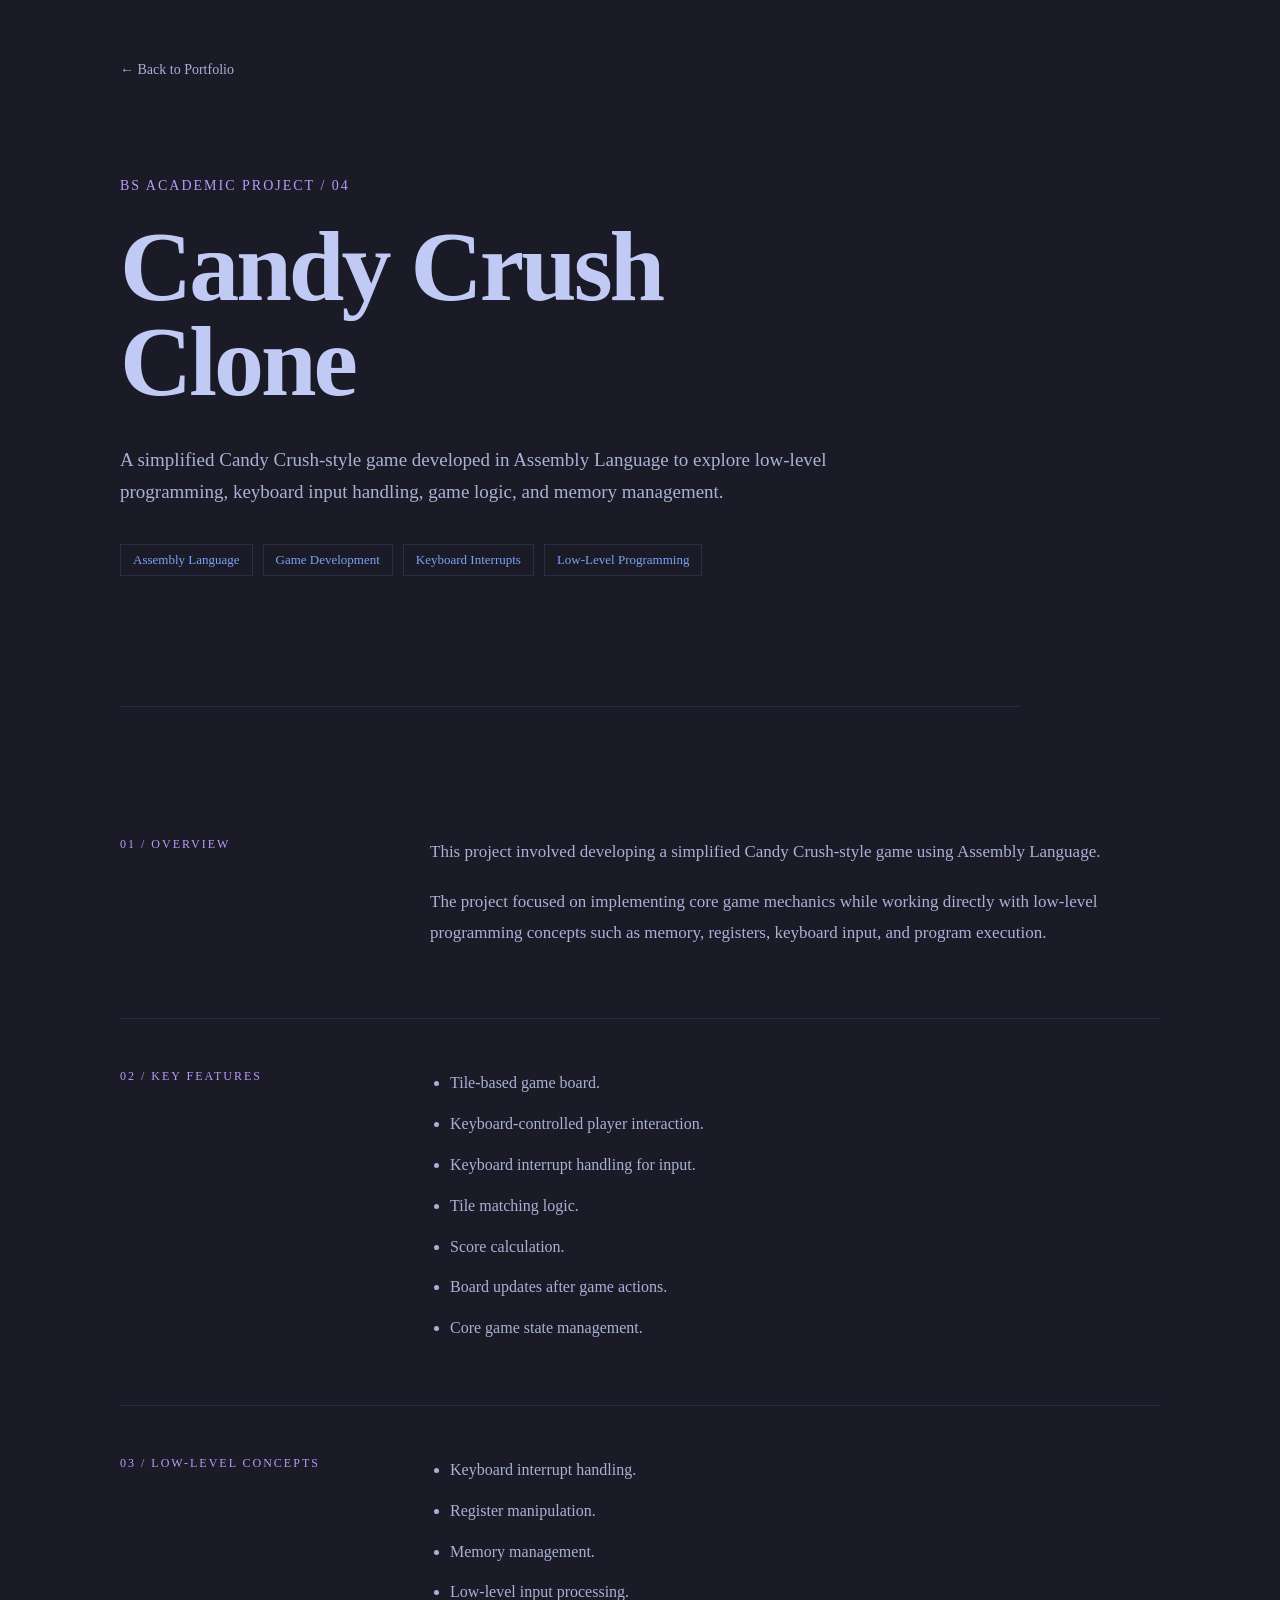
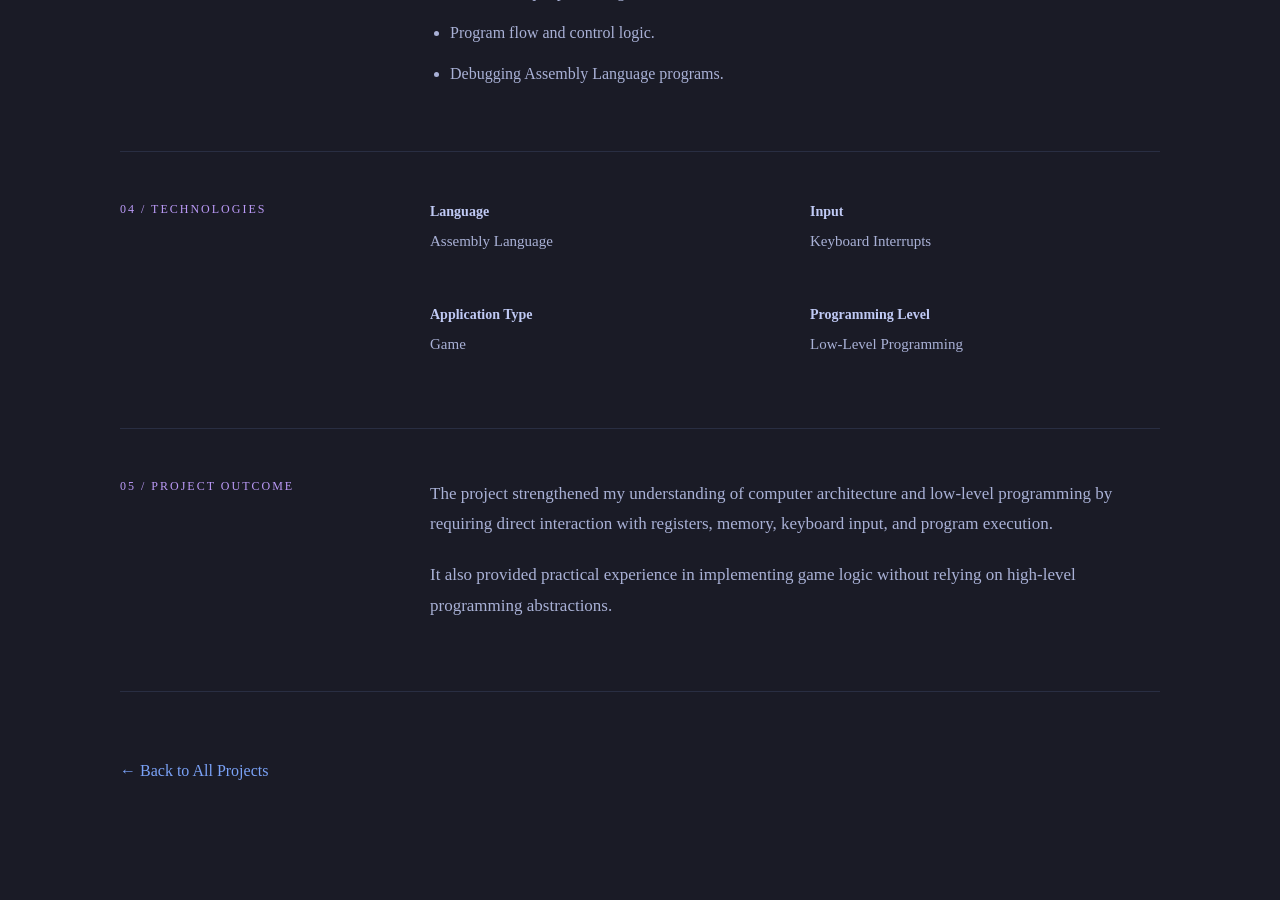
==== projects/candy-crush-clone.html @ f8401759 "added pages for website" ====
<!DOCTYPE html>
<html lang="en">
<head>
<meta charset="UTF-8">
<meta name="viewport" content="width=device-width,initial-scale=1.0">
<title>Candy Crush Clone | Minahil Mobin</title>
<link rel="stylesheet" href="../style.css">
</head>

<body>

<main class="project-page">

<a href="../index.html" class="back-link">
← Back to Portfolio
</a>

<section class="project-hero">

<p class="section-label">BS ACADEMIC PROJECT / 04</p>

<h1>Candy Crush<br>Clone</h1>

<p class="project-intro">
A simplified Candy Crush-style game developed in Assembly Language to explore low-level programming, keyboard input handling, game logic, and memory management.
</p>

<div class="project-tags">
<span>Assembly Language</span>
<span>Game Development</span>
<span>Keyboard Interrupts</span>
<span>Low-Level Programming</span>
</div>

</section>

<section class="project-details">

<div class="project-detail-block">

<p class="detail-label">01 / OVERVIEW</p>

<div class="detail-content">

<p>
This project involved developing a simplified Candy Crush-style game using Assembly Language.
</p>

<p>
The project focused on implementing core game mechanics while working directly with low-level programming concepts such as memory, registers, keyboard input, and program execution.
</p>

</div>

</div>

<div class="project-detail-block">

<p class="detail-label">02 / KEY FEATURES</p>

<div class="detail-content">

<ul>
<li>Tile-based game board.</li>
<li>Keyboard-controlled player interaction.</li>
<li>Keyboard interrupt handling for input.</li>
<li>Tile matching logic.</li>
<li>Score calculation.</li>
<li>Board updates after game actions.</li>
<li>Core game state management.</li>
</ul>

</div>

</div>

<div class="project-detail-block">

<p class="detail-label">03 / LOW-LEVEL CONCEPTS</p>

<div class="detail-content">

<ul>
<li>Keyboard interrupt handling.</li>
<li>Register manipulation.</li>
<li>Memory management.</li>
<li>Low-level input processing.</li>
<li>Program flow and control logic.</li>
<li>Debugging Assembly Language programs.</li>
</ul>

</div>

</div>

<div class="project-detail-block">

<p class="detail-label">04 / TECHNOLOGIES</p>

<div class="detail-content">

<div class="technology-grid">

<div>
<strong>Language</strong>
<p>Assembly Language</p>
</div>

<div>
<strong>Input</strong>
<p>Keyboard Interrupts</p>
</div>

<div>
<strong>Application Type</strong>
<p>Game</p>
</div>

<div>
<strong>Programming Level</strong>
<p>Low-Level Programming</p>
</div>

</div>

</div>

</div>

<div class="project-detail-block">

<p class="detail-label">05 / PROJECT OUTCOME</p>

<div class="detail-content">

<p>
The project strengthened my understanding of computer architecture and low-level programming by requiring direct interaction with registers, memory, keyboard input, and program execution.
</p>

<p>
It also provided practical experience in implementing game logic without relying on high-level programming abstractions.
</p>

</div>

</div>

</section>

<a href="../index.html#projects" class="back-projects-link">
← Back to All Projects
</a>

</main>

</body>
</html>
---- style.css ----
*{
margin:0;
padding:0;
box-sizing:border-box;
}

:root{
--background:#1a1b26;
--background-secondary:#16161e;
--text:#c0caf5;
--text-secondary:#a9b1d6;
--blue:#7aa2f7;
--purple:#bb9af7;
--border:#292e42;
}

html{
scroll-behavior:smooth;
}

body{
background:var(--background);
color:var(--text);
font-family:"Times New Roman",serif;
}

.navbar{
height:80px;
display:flex;
align-items:center;
justify-content:space-between;
max-width:1200px;
margin:auto;
padding:0 40px;
border-bottom:1px solid var(--border);
}

.logo{
font-size:28px;
font-weight:bold;
color:var(--blue);
letter-spacing:2px;
}

.logo span{
color:var(--purple);
}

.nav-links{
display:flex;
gap:35px;
}

.nav-links a{
color:var(--text-secondary);
text-decoration:none;
font-size:17px;
transition:0.3s;
}

.nav-links a:hover{
color:var(--blue);
}

.nav-button{
border:1px solid var(--blue);
color:var(--blue);
padding:10px 18px;
text-decoration:none;
font-size:16px;
transition:0.3s;
}

.nav-button:hover{
background:var(--blue);
color:var(--background);
}

main{
max-width:1200px;
margin:auto;
padding:0 40px;
}

.hero{
min-height:calc(100vh - 80px);
display:grid;
grid-template-columns:1.1fr 0.9fr;
align-items:center;
gap:80px;
}

.hero-label{
color:var(--purple);
font-size:15px;
letter-spacing:2px;
margin-bottom:25px;
}

.hero h2{
font-size:72px;
line-height:1.05;
max-width:700px;
color:var(--text);
margin-bottom:30px;
}

.hero-description{
font-size:21px;
line-height:1.6;
color:var(--text-secondary);
max-width:600px;
margin-bottom:40px;
}

.hero-buttons{
display:flex;
gap:20px;
}

.primary-button,
.secondary-button{
padding:14px 25px;
text-decoration:none;
font-size:17px;
transition:0.3s;
}

.primary-button{
background:var(--blue);
color:var(--background);
}

.primary-button:hover{
background:var(--purple);
}

.secondary-button{
border:1px solid var(--border);
color:var(--text);
}

.secondary-button:hover{
border-color:var(--blue);
color:var(--blue);
}

.hero-visual{
display:flex;
justify-content:center;
}

.code-card{
width:100%;
max-width:450px;
background:var(--background-secondary);
border:1px solid var(--border);
box-shadow:0 20px 60px rgba(0,0,0,0.3);
}

.code-header{
height:45px;
display:flex;
align-items:center;
gap:8px;
padding:0 18px;
border-bottom:1px solid var(--border);
}

.code-header span{
width:11px;
height:11px;
border-radius:50%;
background:var(--purple);
}

.code-card pre{
padding:30px;
overflow:auto;
}

.code-card code{
color:var(--text-secondary);
font-family:Consolas,monospace;
font-size:15px;
line-height:1.8;
}

@media(max-width:900px){

.navbar{
padding:0 25px;
}

.nav-links{
gap:18px;
}

.nav-button{
display:none;
}

.hero{
grid-template-columns:1fr;
gap:50px;
padding:80px 0;
}

.hero h2{
font-size:58px;
}

.hero-visual{
justify-content:flex-start;
}

}

@media(max-width:600px){

.navbar{
height:auto;
padding:25px 20px;
}

.nav-links{
display:none;
}

.logo{
font-size:24px;
}

main{
padding:0 20px;
}

.hero{
padding:70px 0;
}

.hero h2{
font-size:45px;
}

.hero-description{
font-size:18px;
}

.hero-buttons{
flex-direction:column;
align-items:flex-start;
}

.code-card{
width:100%;
}

.code-card pre{
padding:20px;
}

}

.nav-actions{
display:flex;
align-items:center;
gap:15px;
}

.theme-toggle{
background:transparent;
border:1px solid var(--border);
color:var(--text);
width:40px;
height:40px;
font-size:18px;
cursor:pointer;
transition:0.3s;
}

.theme-toggle:hover{
border-color:var(--blue);
color:var(--blue);
}

body.light-mode{
--background:#f8fafc;
--background-secondary:#ffffff;
--text:#1e293b;
--text-secondary:#475569;
--blue:#2563eb;
--purple:#7c3aed;
--border:#cbd5e1;
}
.about-section{
padding:140px 0;
}

.section-label{
color:var(--purple);
font-size:14px;
letter-spacing:2px;
margin-bottom:20px;
}

.section-heading h2{
font-size:52px;
line-height:1.15;
margin-bottom:70px;
}

.about-grid{
display:grid;
grid-template-columns:1fr 0.8fr;
gap:100px;
align-items:center;
}

.about-text{
max-width:650px;
}

.about-text p{
font-size:19px;
line-height:1.8;
color:var(--text-secondary);
margin-bottom:25px;
}

.about-tags{
display:flex;
flex-wrap:wrap;
gap:12px;
margin-top:35px;
}

.about-tags span{
border:1px solid var(--border);
padding:9px 16px;
font-size:15px;
color:var(--blue);
}

.about-card{
background:var(--background-secondary);
border:1px solid var(--border);
padding:25px;
min-height:350px;
display:flex;
flex-direction:column;
justify-content:space-between;
box-shadow:0 20px 60px rgba(0,0,0,0.2);
}

.about-card-top,
.about-card-bottom{
display:flex;
justify-content:space-between;
font-size:13px;
letter-spacing:1px;
color:var(--text-secondary);
}

.about-card-content{
text-align:center;
}

.initials{
font-size:90px;
font-weight:bold;
color:var(--blue);
letter-spacing:5px;
margin-bottom:20px;
}

.about-card-content p{
color:var(--text-secondary);
font-size:18px;
line-height:1.6;
}

@media(max-width:900px){

.about-grid{
grid-template-columns:1fr;
gap:60px;
}

.section-heading h2{
font-size:42px;
}

.about-section{
padding:100px 0;
}

}
.projects-section{
padding:140px 0;
}

.project-category{
margin:70px 0 25px;
}

.category-label{
font-size:13px;
letter-spacing:3px;
color:var(--purple);
}

.academic-category{
margin-top:110px;
}

.projects-grid{
display:grid;
grid-template-columns:repeat(2,1fr);
gap:25px;
}

.project-card{
background:var(--background-secondary);
border:1px solid var(--border);
padding:35px;
min-height:380px;
display:flex;
flex-direction:column;
transition:0.3s;
}

.project-card:hover{
border-color:var(--blue);
transform:translateY(-6px);
}

.project-featured{
grid-column:span 2;
min-height:300px;
}

.project-number{
color:var(--purple);
font-size:14px;
letter-spacing:2px;
margin-bottom:35px;
}

.project-content{
margin-top:auto;
}

.project-content h3{
font-size:30px;
line-height:1.2;
margin-bottom:18px;
color:var(--text);
}

.project-content p{
font-size:17px;
line-height:1.7;
color:var(--text-secondary);
max-width:750px;
margin-bottom:25px;
}

.project-tags{
display:flex;
flex-wrap:wrap;
gap:10px;
margin-bottom:30px;
}

.project-tags span{
font-size:13px;
color:var(--blue);
border:1px solid var(--border);
padding:7px 12px;
}

.project-link{
color:var(--blue);
text-decoration:none;
font-size:16px;
}

.project-link:hover{
color:var(--purple);
}

@media(max-width:900px){

.projects-grid{
grid-template-columns:1fr;
}

.project-featured{
grid-column:span 1;
}

.project-category{
margin-top:60px;
}

.project-content h3{
font-size:26px;
}

}

@media(max-width:600px){

.projects-section{
padding:100px 0;
}

.project-card{
padding:25px;
min-height:350px;
}

.project-content h3{
font-size:24px;
}

.project-content p{
font-size:16px;
}

}

.experience-section{
padding:140px 0;
}

.experience-list{
display:flex;
flex-direction:column;
gap:80px;
}

.experience-item{
display:grid;
grid-template-columns:220px 1fr;
gap:60px;
padding-top:40px;
border-top:1px solid var(--border);
}

.experience-item:first-child{
border-top:none;
padding-top:0;
}

.experience-date p{
font-size:13px;
letter-spacing:2px;
color:var(--purple);
}

.experience-header{
display:flex;
justify-content:space-between;
align-items:flex-start;
gap:20px;
margin-bottom:20px;
}

.experience-content h3{
font-size:32px;
margin-bottom:8px;
}

.experience-company{
font-size:16px;
color:var(--blue);
}

.experience-status{
font-size:12px;
letter-spacing:2px;
color:var(--purple);
border:1px solid var(--border);
padding:8px 12px;
}

.experience-content>p{
font-size:17px;
line-height:1.7;
color:var(--text-secondary);
max-width:800px;
margin-bottom:40px;
}

.experience-highlights{
display:grid;
grid-template-columns:repeat(2,1fr);
gap:25px;
margin-bottom:35px;
}

.highlight-item{
display:flex;
gap:15px;
}

.highlight-item span{
color:var(--purple);
font-size:13px;
}

.highlight-item p{
color:var(--text-secondary);
line-height:1.6;
font-size:15px;
}

.experience-tags{
display:flex;
flex-wrap:wrap;
gap:10px;
padding-top:5px;
}

.experience-tags span{
font-size:13px;
color:var(--blue);
border:1px solid var(--border);
padding:7px 12px;
}

@media(max-width:900px){

.experience-item{
grid-template-columns:1fr;
gap:25px;
}

.experience-highlights{
grid-template-columns:1fr;
}

}

@media(max-width:600px){

.experience-section{
padding:100px 0;
}

.experience-list{
gap:60px;
}

.experience-header{
flex-direction:column;
}

.experience-content h3{
font-size:27px;
}

}

.certifications-section{
padding:140px 0;
}

.certifications-grid{
display:grid;
grid-template-columns:repeat(3,1fr);
gap:25px;
}

.certification-card{
background:var(--background-secondary);
border:1px solid var(--border);
padding:35px;
min-height:300px;
display:flex;
flex-direction:column;
transition:0.3s;
}

.certification-card:hover{
border-color:var(--blue);
transform:translateY(-6px);
}

.certification-number{
color:var(--purple);
font-size:14px;
letter-spacing:2px;
margin-bottom:50px;
}

.certification-content{
margin-top:auto;
}

.certification-issuer{
font-size:12px;
letter-spacing:2px;
color:var(--purple);
margin-bottom:15px;
}

.certification-content h3{
font-size:25px;
line-height:1.3;
margin-bottom:12px;
}

.certification-date{
font-size:15px;
color:var(--text-secondary);
margin-bottom:25px;
}

.certification-link{
color:var(--blue);
text-decoration:none;
font-size:15px;
}

.certification-link:hover{
color:var(--purple);
}

@media(max-width:900px){

.certifications-grid{
grid-template-columns:1fr;
}

}

.skills-section{
padding:140px 0;
}

.skills-grid{
display:grid;
grid-template-columns:repeat(2,1fr);
gap:25px;
}

.skill-category{
background:var(--background-secondary);
border:1px solid var(--border);
padding:35px;
min-height:280px;
transition:0.3s;
}

.skill-category:hover{
border-color:var(--blue);
transform:translateY(-6px);
}

.skill-category-label{
font-size:13px;
letter-spacing:2px;
color:var(--purple);
margin-bottom:30px;
}

.skill-list{
display:flex;
flex-wrap:wrap;
gap:10px;
}

.skill-list span{
font-size:14px;
color:var(--text-secondary);
border:1px solid var(--border);
padding:9px 13px;
transition:0.3s;
}

.skill-list span:hover{
color:var(--blue);
border-color:var(--blue);
}

@media(max-width:900px){

.skills-grid{
display:grid;
grid-template-columns:repeat(2,1fr);
gap:25px;
}

}

@media(max-width:600px){

.skills-section{
padding:100px 0;
}

.skill-category{
padding:25px;
}

}

.education-section{
padding:140px 0;
}

.education-list{
display:flex;
flex-direction:column;
gap:70px;
}

.education-item{
display:grid;
grid-template-columns:220px 1fr;
gap:60px;
padding-top:40px;
border-top:1px solid var(--border);
}

.education-item:first-child{
border-top:none;
padding-top:0;
}

.education-date p{
font-size:13px;
letter-spacing:2px;
color:var(--purple);
}

.education-content h3{
font-size:32px;
line-height:1.2;
margin-bottom:10px;
}

.education-institution{
font-size:16px;
color:var(--blue);
margin-bottom:25px;
}

.education-description{
font-size:17px;
line-height:1.7;
color:var(--text-secondary);
max-width:800px;
margin-bottom:25px;
}

.education-meta{
display:flex;
flex-wrap:wrap;
gap:12px;
}

.education-meta span{
font-size:13px;
color:var(--blue);
border:1px solid var(--border);
padding:8px 12px;
}

@media(max-width:900px){

.education-item{
grid-template-columns:1fr;
gap:25px;
}

}

@media(max-width:600px){

.education-section{
padding:100px 0;
}

.education-list{
gap:60px;
}

.education-content h3{
font-size:27px;
}

.education-description{
font-size:16px;
}

}

.education-coursework{
margin-top:30px;
display:flex;
flex-wrap:wrap;
gap:10px;
}

.education-coursework p{
width:100%;
font-size:13px;
letter-spacing:2px;
color:var(--purple);
margin-bottom:5px;
}

.education-coursework span{
font-size:13px;
color:var(--text-secondary);
border:1px solid var(--border);
padding:7px 12px;
}

.contact-section{
padding:120px 0;
border-top:1px solid var(--border);
}

.contact-top{
display:flex;
justify-content:space-between;
align-items:center;
margin-bottom:55px;
}

.contact-small-text{
font-size:12px;
letter-spacing:2px;
color:var(--text-secondary);
}

.contact-main{
max-width:700px;
}

.contact-main h2{
font-size:clamp(42px,6vw,72px);
line-height:1;
letter-spacing:-2px;
margin-bottom:25px;
}

.contact-main h2 span{
color:var(--purple);
}

.contact-main p{
font-size:17px;
line-height:1.7;
color:var(--text-secondary);
max-width:600px;
}

.contact-bottom{
margin-top:55px;
}

.contact-line{
height:1px;
background:var(--border);
margin-bottom:0;
}

.contact-links{
display:grid;
grid-template-columns:repeat(2,1fr);
}

.contact-links a{
display:grid;
grid-template-columns:40px 1fr 25px;
align-items:center;
padding:20px 0;
color:var(--text);
text-decoration:none;
font-size:17px;
transition:0.3s;
}

.contact-links a:first-child{
border-right:1px solid var(--border);
padding-right:30px;
}

.contact-links a:last-child{
padding-left:30px;
}

.contact-links a span{
font-size:11px;
letter-spacing:2px;
color:var(--purple);
}

.contact-links a i{
font-style:normal;
font-size:18px;
color:var(--blue);
transition:0.3s;
}

.contact-links a:hover{
color:var(--blue);
}

.contact-links a:hover i{
transform:translate(3px,-3px);
color:var(--purple);
}

@media(max-width:700px){

.contact-section{
padding:100px 0;
}

.contact-top{
align-items:flex-start;
flex-direction:column;
gap:15px;
margin-bottom:45px;
}

.contact-main h2{
font-size:52px;
}

.contact-main p{
font-size:16px;
}

.contact-bottom{
margin-top:45px;
}

.contact-links{
grid-template-columns:1fr;
}

.contact-links a:first-child{
border-right:none;
padding-right:0;
}

.contact-links a:last-child{
padding-left:0;
border-top:1px solid var(--border);
}

}

.project-page{
max-width:1100px;
margin:0 auto;
padding:60px 30px 120px;
}

.back-link{
display:inline-block;
color:var(--text-secondary);
text-decoration:none;
font-size:14px;
margin-bottom:100px;
transition:0.3s;
}

.back-link:hover{
color:var(--blue);
}

.project-hero{
max-width:900px;
padding-bottom:100px;
border-bottom:1px solid var(--border);
}

.project-hero h1{
font-size:clamp(50px,8vw,100px);
line-height:0.95;
letter-spacing:-3px;
margin:25px 0 35px;
}

.project-intro{
font-size:19px;
line-height:1.7;
color:var(--text-secondary);
max-width:750px;
margin-bottom:35px;
}

.project-details{
padding-top:80px;
}

.project-detail-block{
display:grid;
grid-template-columns:250px 1fr;
gap:60px;
padding:50px 0;
border-bottom:1px solid var(--border);
}

.detail-label{
font-size:12px;
letter-spacing:2px;
color:var(--purple);
}

.detail-content{
max-width:750px;
}

.detail-content p{
font-size:17px;
line-height:1.8;
color:var(--text-secondary);
margin-bottom:20px;
}

.detail-content ul{
padding-left:20px;
}

.detail-content li{
font-size:16px;
line-height:1.8;
color:var(--text-secondary);
margin-bottom:12px;
}

.technology-grid{
display:grid;
grid-template-columns:repeat(2,1fr);
gap:30px;
}

.technology-grid strong{
font-size:14px;
color:var(--text);
}

.technology-grid p{
font-size:15px;
margin-top:8px;
}

.back-projects-link{
display:inline-block;
margin-top:70px;
color:var(--blue);
text-decoration:none;
font-size:16px;
}

.back-projects-link:hover{
color:var(--purple);
}

@media(max-width:700px){

.project-page{
padding:40px 20px 80px;
}

.back-link{
margin-bottom:70px;
}

.project-hero{
padding-bottom:70px;
}

.project-hero h1{
font-size:52px;
}

.project-intro{
font-size:17px;
}

.project-detail-block{
grid-template-columns:1fr;
gap:25px;
padding:40px 0;
}

.technology-grid{
grid-template-columns:1fr;
gap:20px;
}

}
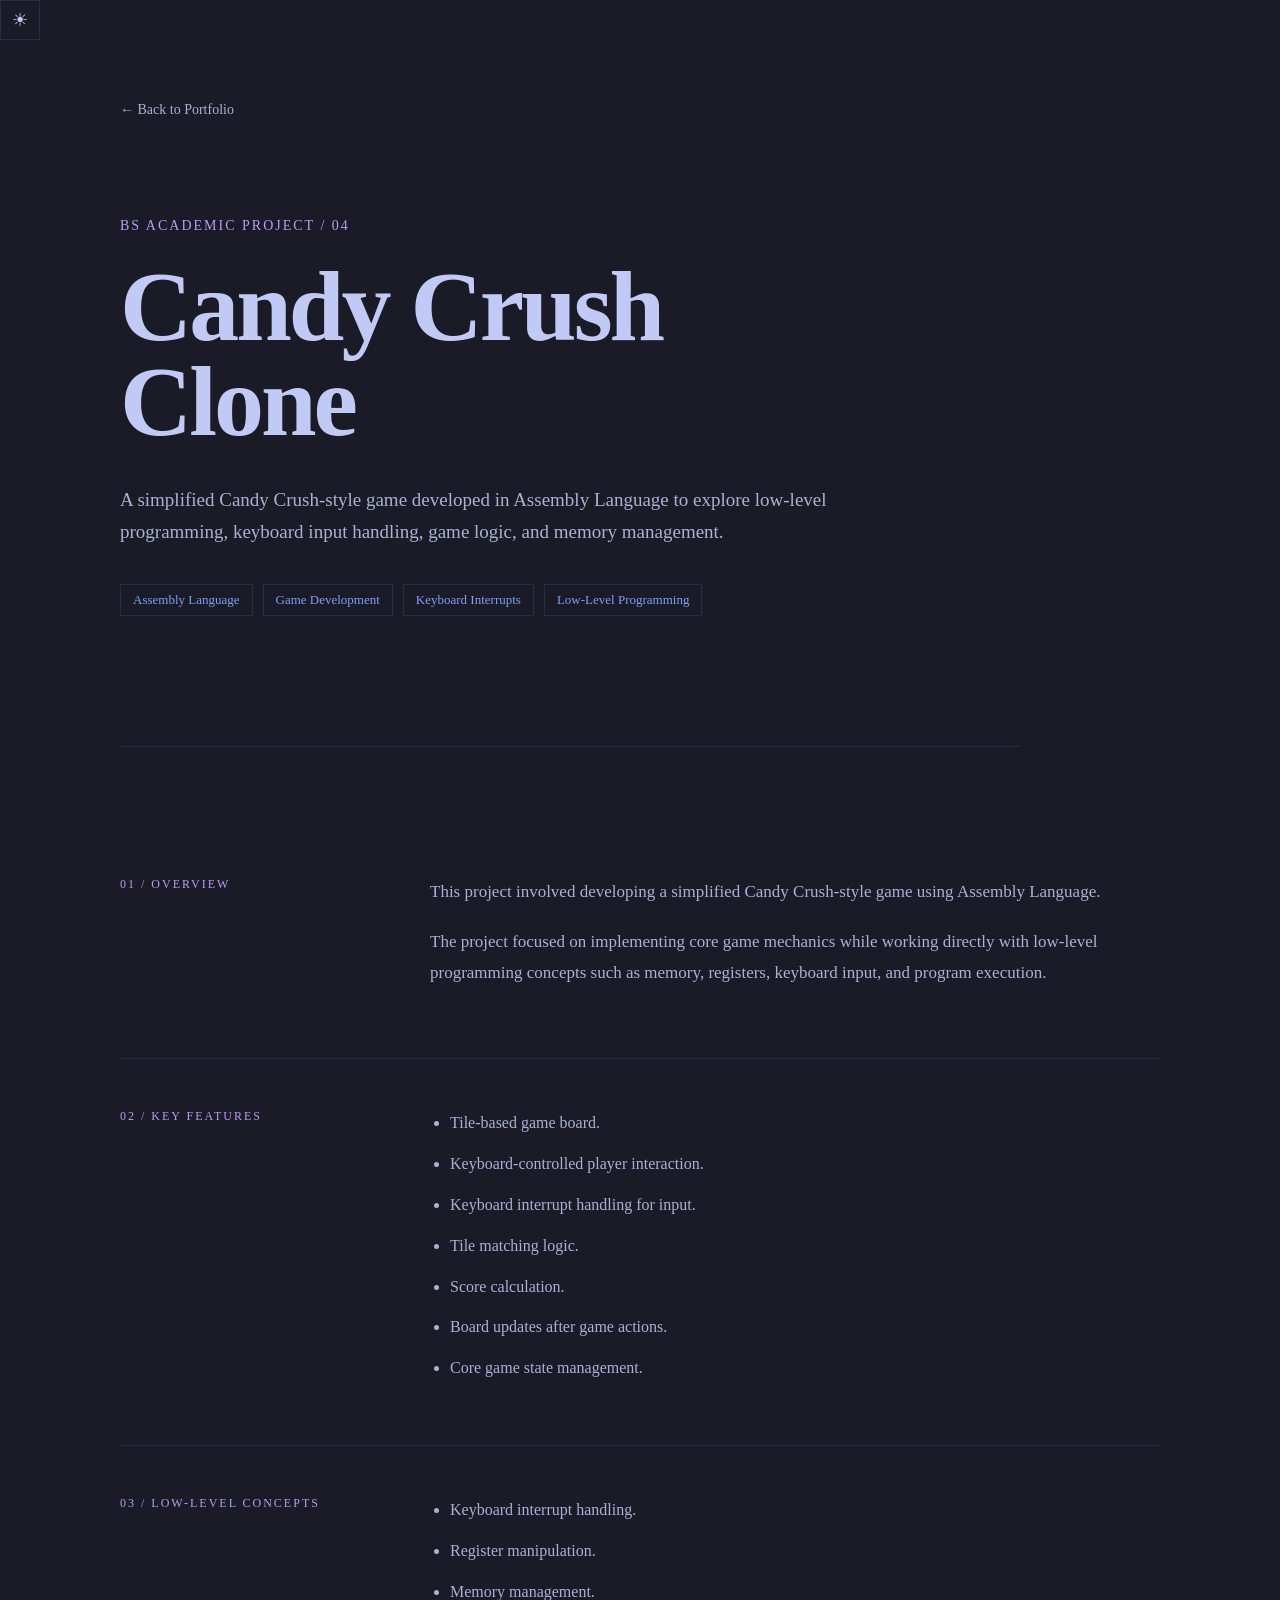
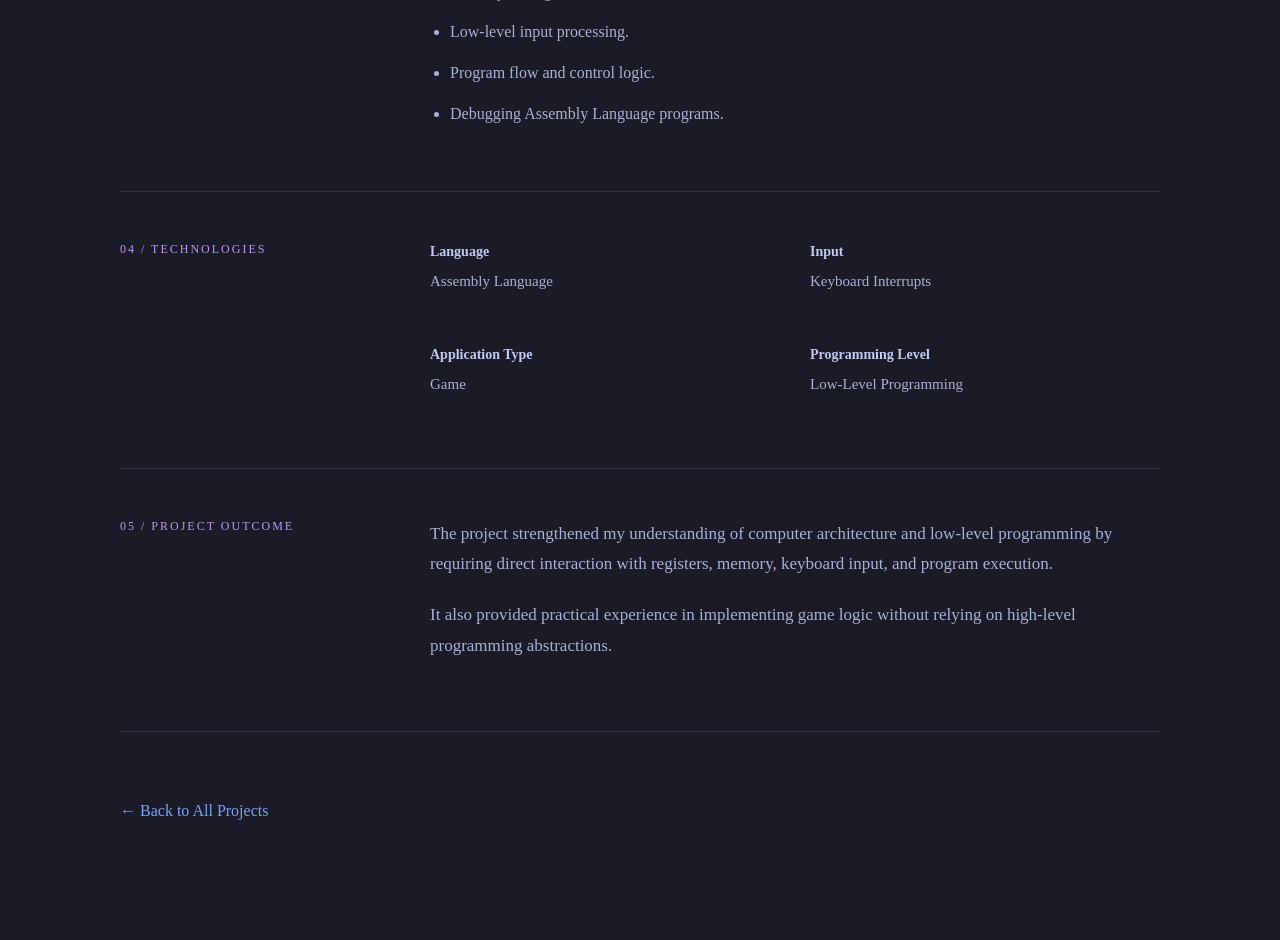
==== commit 89f9920d: "updated html files" ====
--- a/projects/candy-crush-clone.html
+++ b/projects/candy-crush-clone.html
@@ -8,6 +8,10 @@
 </head>
 
 <body>
+
+<button class="theme-toggle" id="theme-toggle" aria-label="Toggle theme">
+☀
+</button>
 
 <main class="project-page">
 
@@ -153,5 +157,7 @@
 
 </main>
 
+<script src="../script.js"></script>
+
 </body>
 </html>
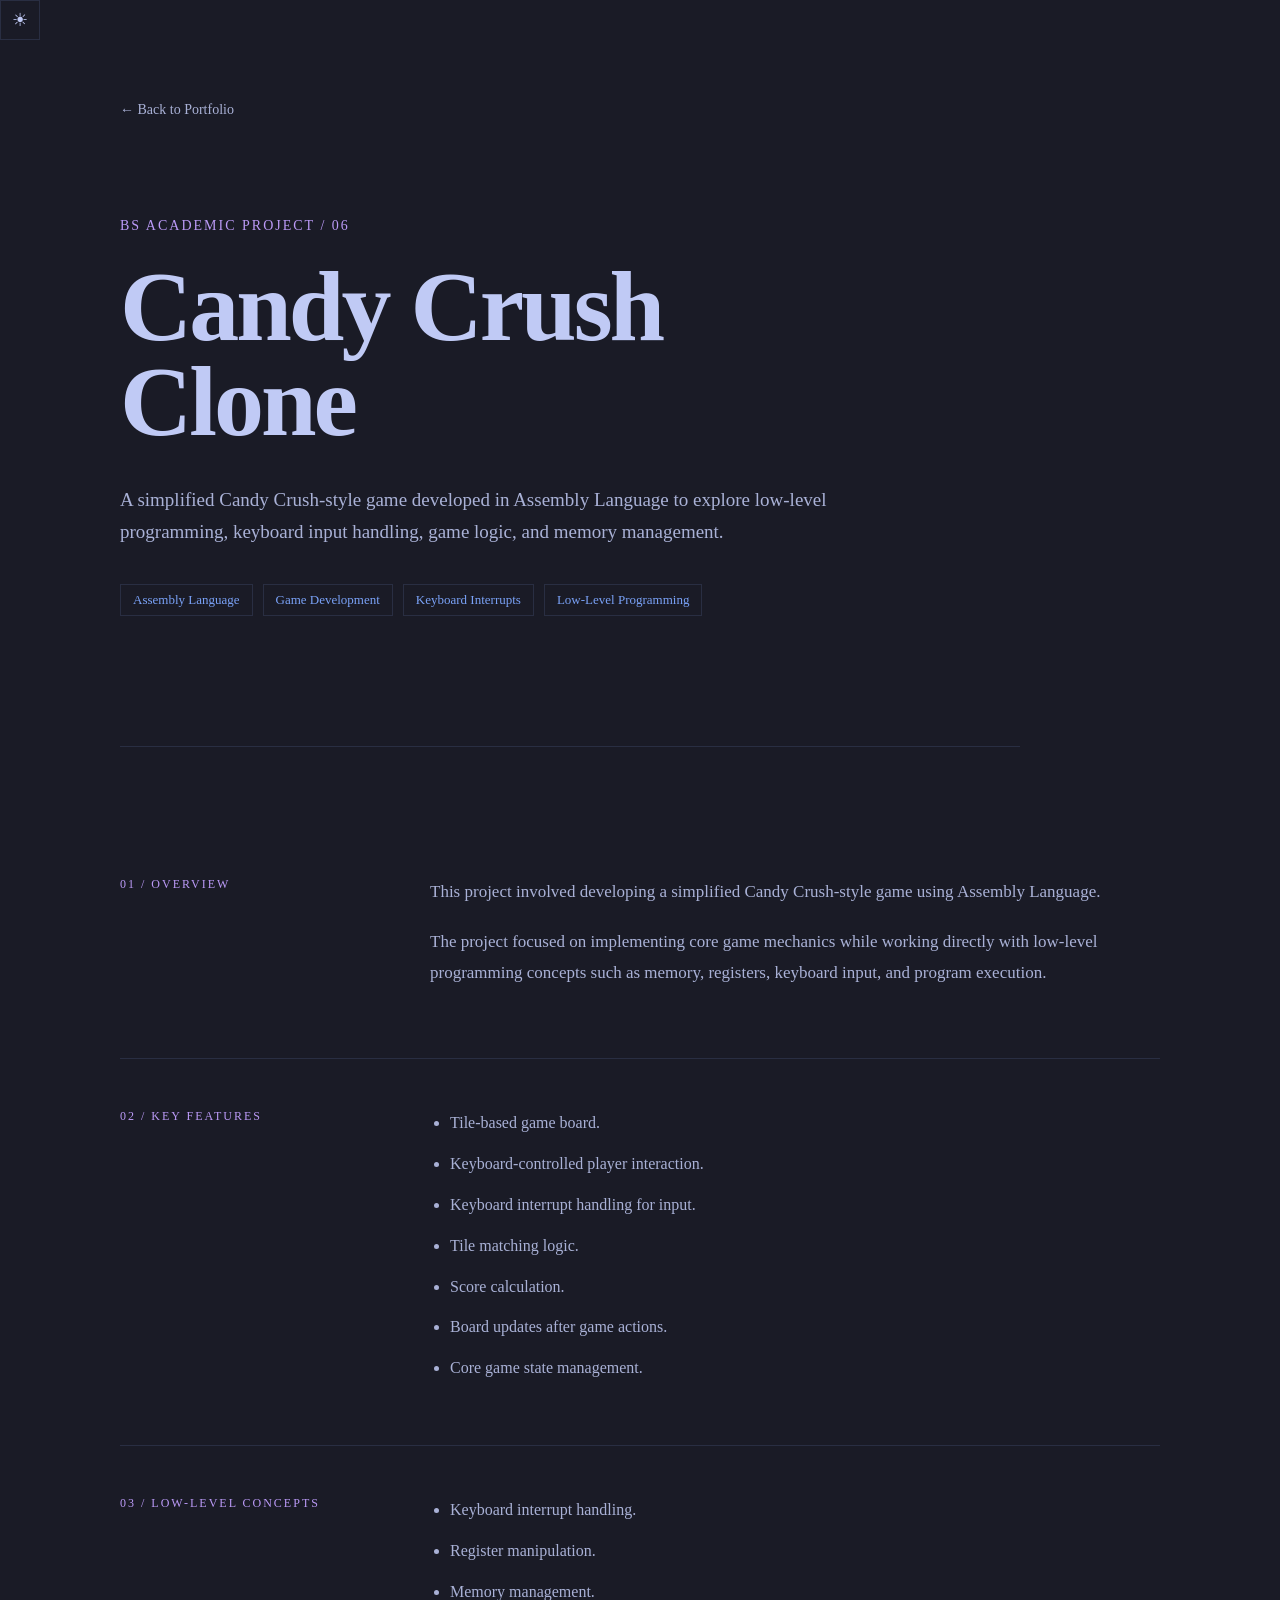
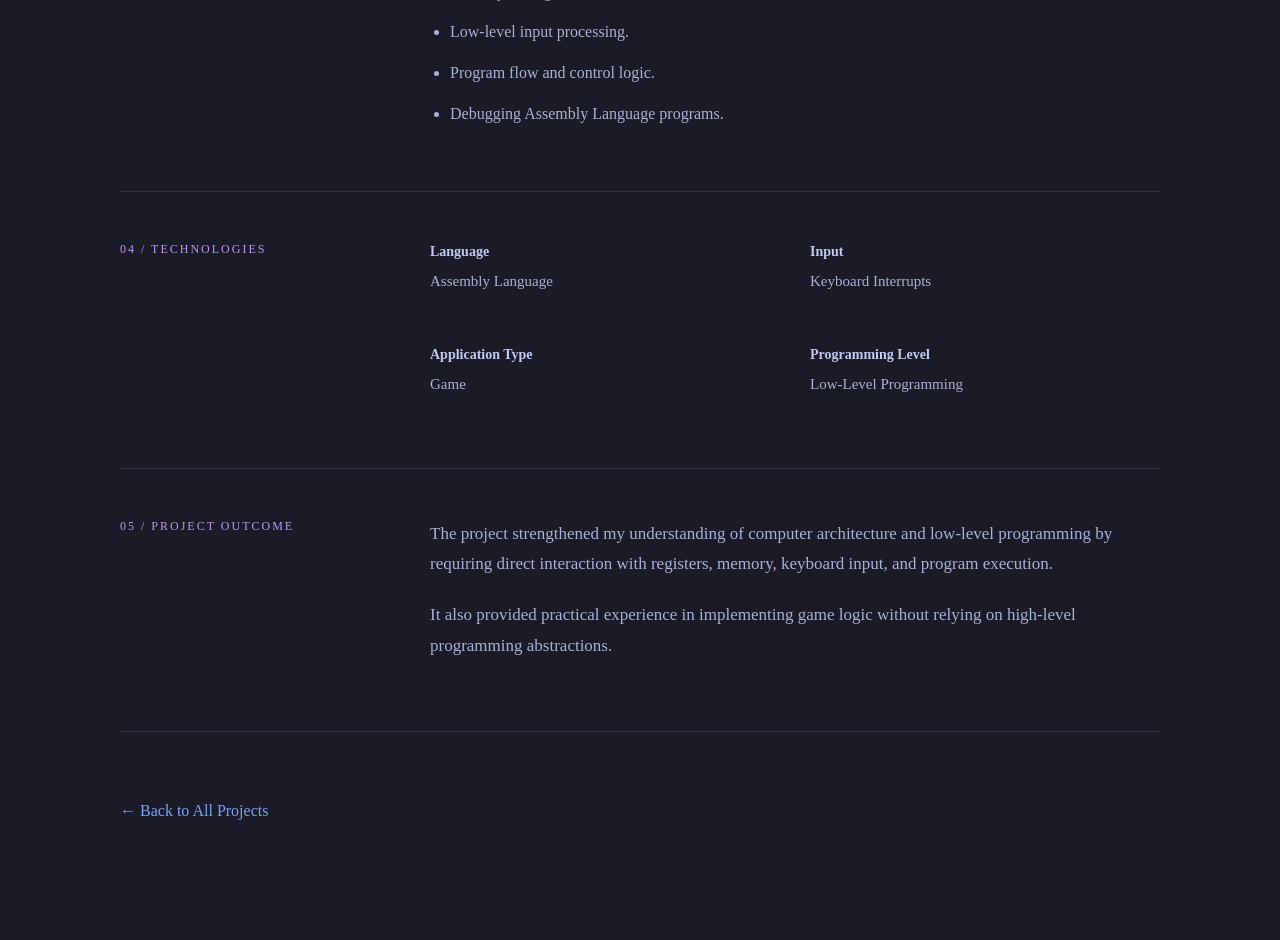
==== commit 0c7b05c3: "added title bar for phone view" ====
--- a/projects/candy-crush-clone.html
+++ b/projects/candy-crush-clone.html
@@ -21,7 +21,7 @@
 
 <section class="project-hero">
 
-<p class="section-label">BS ACADEMIC PROJECT / 04</p>
+<p class="section-label">BS ACADEMIC PROJECT / 06</p>
 
 <h1>Candy Crush<br>Clone</h1>
 
--- a/style.css
+++ b/style.css
@@ -40,6 +40,7 @@
 font-weight:bold;
 color:var(--blue);
 letter-spacing:2px;
+text-decoration:none;
 }
 
 .logo span{
@@ -220,10 +221,21 @@
 
 .navbar{
 height:auto;
-padding:25px 20px;
+padding:20px;
+gap:15px;
 }
 
 .nav-links{
+display:flex;
+gap:12px;
+flex-wrap:wrap;
+}
+
+.nav-links a{
+font-size:13px;
+}
+
+.nav-button{
 display:none;
 }
 
@@ -1200,4 +1212,4 @@
 gap:20px;
 }
 
-}+}
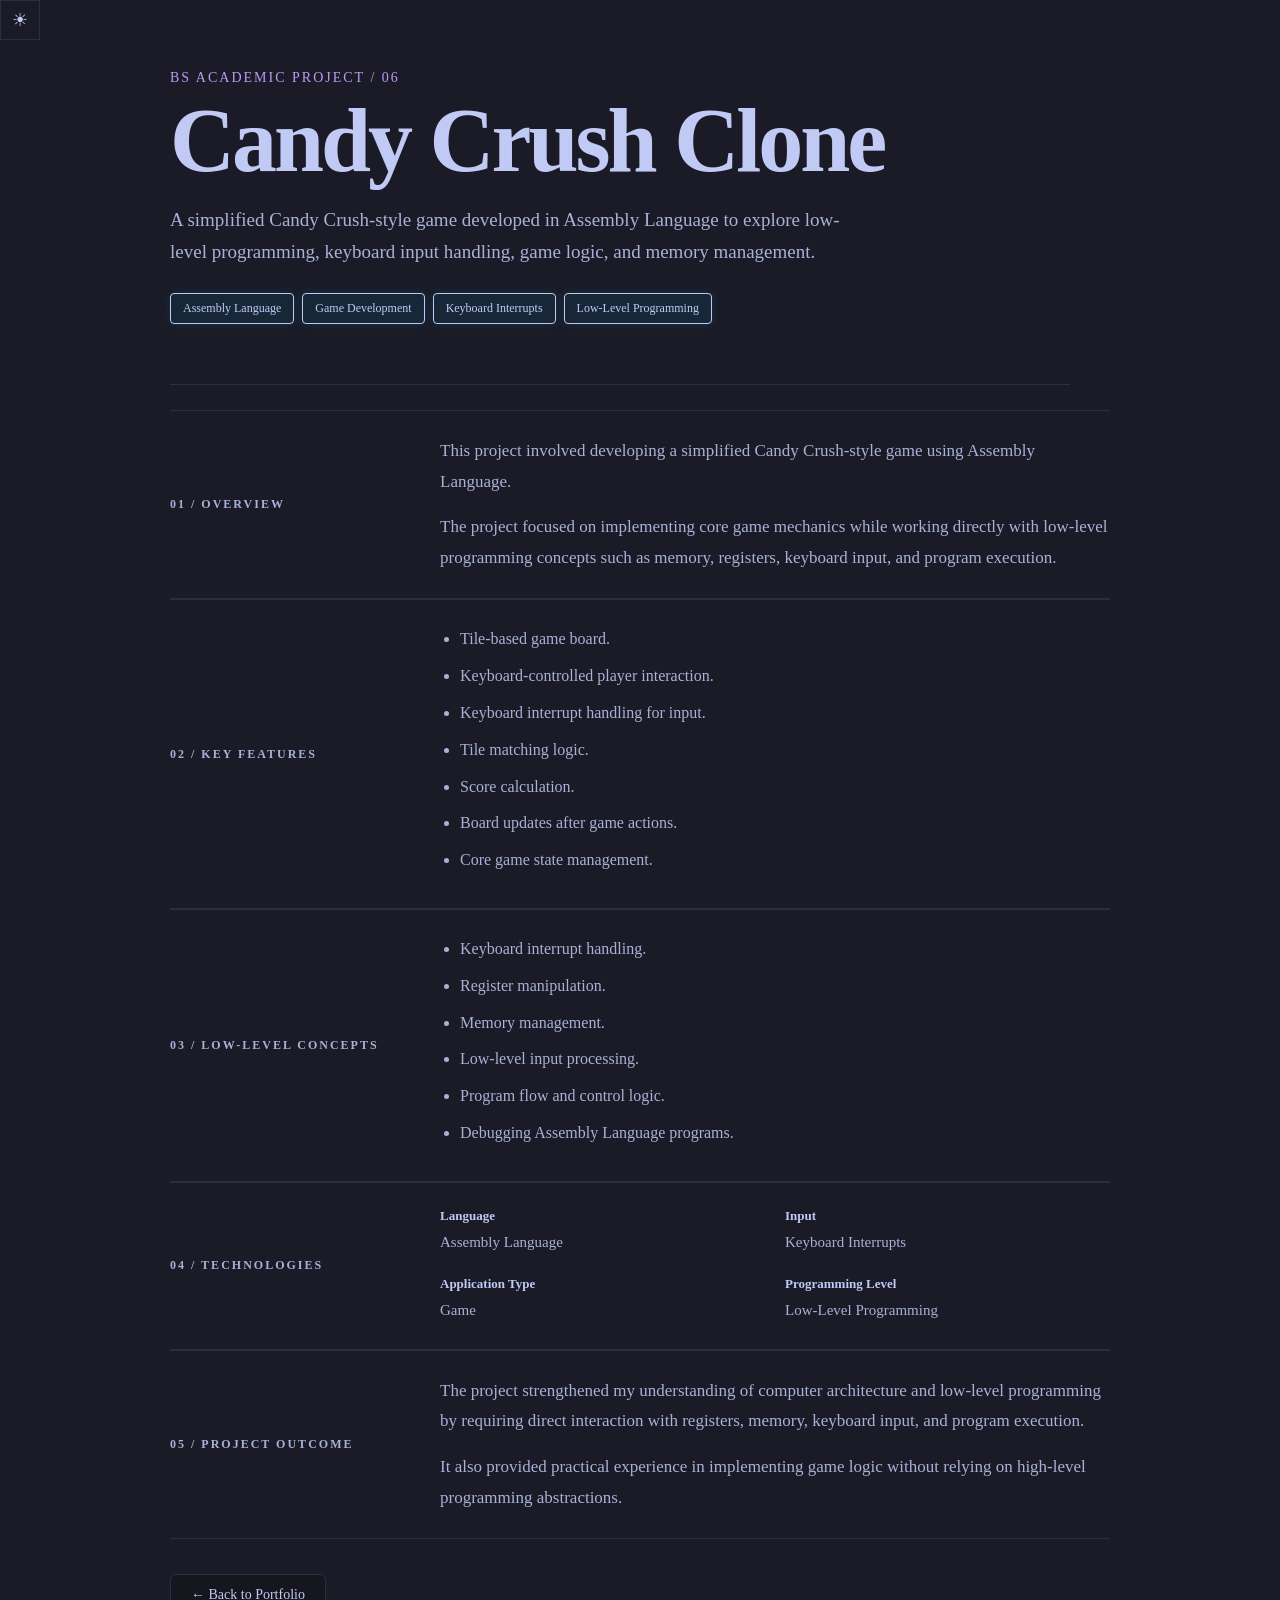
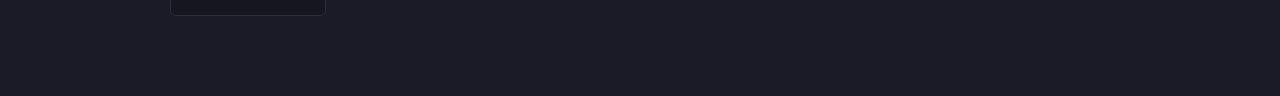
==== commit 0c726837: "Updated Pages" ====
--- a/projects/candy-crush-clone.html
+++ b/projects/candy-crush-clone.html
@@ -1,4 +1,5 @@
 <!DOCTYPE html>
+
 <html lang="en">
 <head>
 <meta charset="UTF-8">
@@ -9,21 +10,17 @@
 
 <body>
 
-<button class="theme-toggle" id="theme-toggle" aria-label="Toggle theme">
-☀
-</button>
+<button class="theme-toggle" id="theme-toggle" aria-label="Toggle theme">☀</button>
 
 <main class="project-page">
 
-<a href="../index.html" class="back-link">
-← Back to Portfolio
-</a>
+<div class="project-container">
 
 <section class="project-hero">
 
 <p class="section-label">BS ACADEMIC PROJECT / 06</p>
 
-<h1>Candy Crush<br>Clone</h1>
+<h1>Candy Crush Clone</h1>
 
 <p class="project-intro">
 A simplified Candy Crush-style game developed in Assembly Language to explore low-level programming, keyboard input handling, game logic, and memory management.
@@ -151,8 +148,10 @@
 
 </section>
 
+</div>
+
 <a href="../index.html#projects" class="back-projects-link">
-← Back to All Projects
+← Back to Portfolio
 </a>
 
 </main>
@@ -160,4 +159,4 @@
 <script src="../script.js"></script>
 
 </body>
-</html>+</html>
--- a/style.css
+++ b/style.css
@@ -190,15 +190,19 @@
 @media(max-width:900px){
 
 .navbar{
-padding:0 25px;
+padding:20px 25px;
+flex-wrap:wrap;
+gap:20px;
 }
 
 .nav-links{
+display:flex;
 gap:18px;
+flex-wrap:wrap;
 }
 
 .nav-button{
-display:none;
+display:block;
 }
 
 .hero{
@@ -222,13 +226,17 @@
 .navbar{
 height:auto;
 padding:20px;
-gap:15px;
+display:flex;
+flex-direction:column;
+align-items:flex-start;
+gap:20px;
 }
 
 .nav-links{
 display:flex;
-gap:12px;
+gap:12px 18px;
 flex-wrap:wrap;
+width:100%;
 }
 
 .nav-links a{
@@ -236,7 +244,9 @@
 }
 
 .nav-button{
-display:none;
+display:block;
+font-size:14px;
+padding:9px 14px;
 }
 
 .logo{
@@ -375,7 +385,18 @@
 }
 
 .about-card-content{
-text-align:center;
+width:min(220px,70%);
+aspect-ratio:1;
+margin:20px auto;
+border-radius:50%;
+overflow:hidden;
+}
+
+.about-card-content img{
+width:100%;
+height:100%;
+object-fit:cover;
+display:block;
 }
 
 .initials{
@@ -1213,3 +1234,224 @@
 }
 
 }
+
+.profile-image{
+width:150px;
+height:150px;
+object-fit:cover;
+border-radius:50%;
+border:2px solid var(--blue);
+margin-bottom:20px;
+}
+
+.primary-button,
+.secondary-button,
+.nav-button,
+.project-link,
+.certification-link,
+.back-button,
+.back-to-top{
+display:inline-flex;
+align-items:center;
+justify-content:center;
+padding:14px 24px;
+border:1px solid #00aaff;
+border-radius:6px;
+background:var(--background-secondary);
+color:var(--text-primary);
+font-size:14px;
+font-weight:500;
+text-decoration:none;
+letter-spacing:.3px;
+transition:all .3s ease;
+box-shadow:0 0 10px rgba(0,170,255,.25);
+}
+
+.back-button{
+margin:50px 0 20px 40px;
+}
+
+.back-to-top{
+position:fixed;
+right:30px;
+bottom:30px;
+z-index:1000;
+}
+
+.primary-button:hover,
+.secondary-button:hover,
+.nav-button:hover,
+.project-link:hover,
+.certification-link:hover,
+.back-button:hover,
+.back-to-top:hover{
+background:#00aaff;
+border-color:#00aaff;
+color:#ffffff;
+transform:translateY(-3px);
+box-shadow:0 0 15px rgba(0,170,255,.8),0 0 35px rgba(0,170,255,.5);
+}
+
+.nav-links a{
+color:var(--text-primary);
+text-decoration:none;
+transition:all .3s ease;
+}
+
+.nav-links a:hover{
+color:#00aaff;
+text-shadow:0 0 10px rgba(0,170,255,.8),0 0 20px rgba(0,170,255,.5);
+}
+
+.project-page{
+max-width:1000px;
+margin:0 auto;
+padding:30px 30px 80px;
+}
+
+.project-hero{
+padding-bottom:25px;
+}
+
+.project-hero .section-label{
+margin:0 0 12px;
+}
+
+.project-hero h1{
+margin:0 0 20px;
+font-size:clamp(48px,8vw,90px);
+line-height:.95;
+}
+
+.project-intro{
+max-width:700px;
+margin:0 0 25px;
+line-height:1.7;
+}
+
+.project-tags{
+display:flex;
+flex-wrap:wrap;
+gap:8px;
+margin-bottom:35px;
+}
+
+.project-tags span{
+padding:7px 12px;
+border:1px solid var(--border);
+border-radius:4px;
+font-size:12px;
+color:var(--text-secondary);
+}
+
+.project-details{
+padding-top:25px;
+}
+
+.project-detail-block{
+display:grid;
+grid-template-columns:220px 1fr;
+gap:50px;
+padding:25px 0;
+border-top:1px solid var(--border);
+}
+
+.detail-label{
+margin:0;
+align-self:center;
+font-weight:700;
+color:var(--text-secondary);
+}
+
+.detail-content{
+margin:0;
+}
+
+.detail-content p{
+margin:0 0 15px;
+}
+
+.detail-content p:last-child{
+margin-bottom:0;
+}
+
+.detail-content ul{
+margin:0;
+padding-left:20px;
+}
+
+.detail-content li{
+margin-bottom:8px;
+}
+
+.technology-grid{
+display:grid;
+grid-template-columns:repeat(2,1fr);
+gap:20px;
+}
+
+.technology-grid strong{
+display:block;
+margin-bottom:5px;
+font-size:13px;
+color:var(--text-primary);
+}
+
+.technology-grid p{
+margin:0;
+color:var(--text-secondary);
+}
+
+.back-projects-link{
+display:inline-flex;
+align-items:center;
+margin-top:35px;
+padding:12px 20px;
+border:1px solid var(--border);
+border-radius:6px;
+background:var(--background-secondary);
+color:var(--text-primary);
+text-decoration:none;
+font-size:14px;
+transition:all .3s ease;
+}
+
+.back-projects-link:hover{
+border-color:var(--accent);
+color:var(--accent);
+box-shadow:0 0 18px var(--accent);
+transform:translateY(-2px);
+}
+
+@media(max-width:700px){
+
+.project-page{
+padding:25px 20px 60px;
+}
+
+.project-detail-block{
+display:block;
+padding:22px 0;
+}
+
+.detail-label{
+margin-bottom:12px;
+}
+
+.technology-grid{
+grid-template-columns:1fr;
+gap:15px;
+}
+
+.project-hero h1{
+font-size:clamp(42px,6vw,80px);
+}
+
+}
+
+.project-hero .project-tags span{
+border-color:var(--accent);
+color:var(--accent);
+background:rgba(0,180,255,.08);
+box-shadow:0 0 10px rgba(0,180,255,.15);
+}
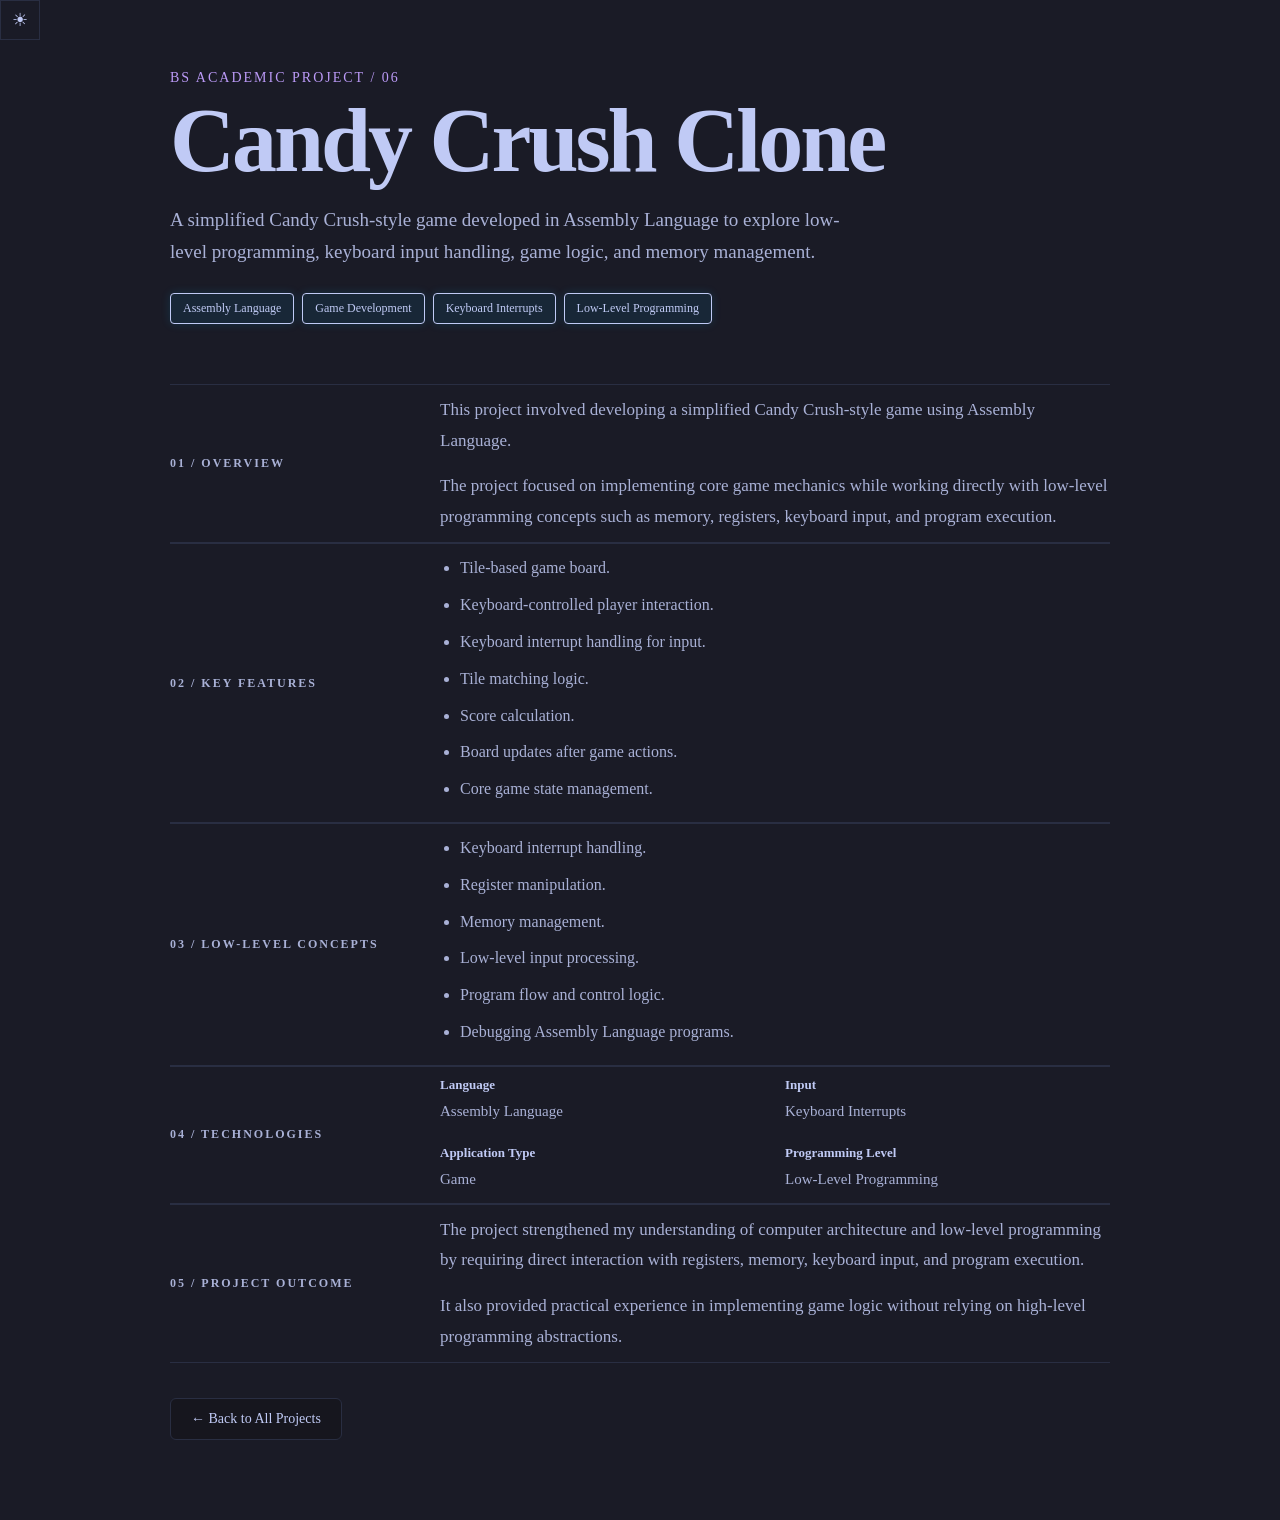
==== commit 95b082a0: "Updated candy-crush-clone.html" ====
--- a/projects/candy-crush-clone.html
+++ b/projects/candy-crush-clone.html
@@ -151,7 +151,7 @@
 </div>
 
 <a href="../index.html#projects" class="back-projects-link">
-← Back to Portfolio
+← Back to All Projects
 </a>
 
 </main>
--- a/style.css
+++ b/style.css
@@ -1311,6 +1311,7 @@
 
 .project-hero{
 padding-bottom:25px;
+border-bottom:none;
 }
 
 .project-hero .section-label{
@@ -1345,14 +1346,14 @@
 }
 
 .project-details{
-padding-top:25px;
+padding-top:0;
 }
 
 .project-detail-block{
 display:grid;
 grid-template-columns:220px 1fr;
 gap:50px;
-padding:25px 0;
+padding:10px 0;
 border-top:1px solid var(--border);
 }
 
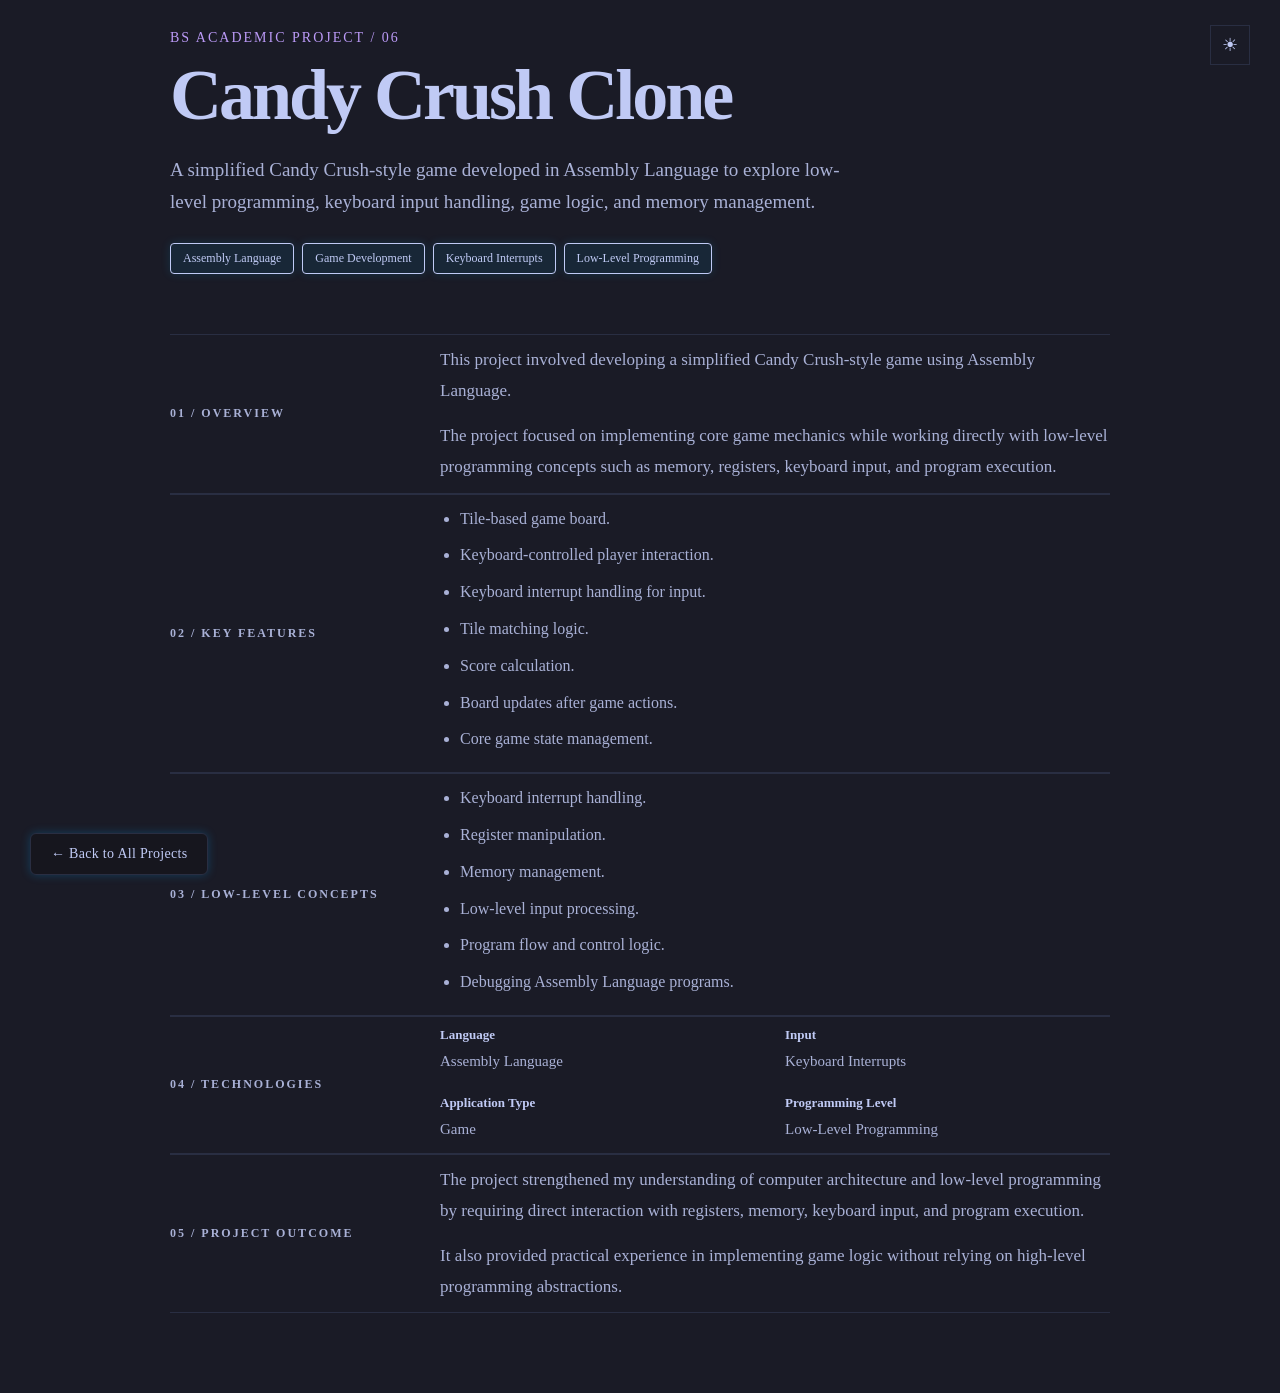
==== commit 5b1056be: "Added google analytics tracking" ====
--- a/projects/candy-crush-clone.html
+++ b/projects/candy-crush-clone.html
@@ -6,6 +6,17 @@
 <meta name="viewport" content="width=device-width,initial-scale=1.0">
 <title>Candy Crush Clone | Minahil Mobin</title>
 <link rel="stylesheet" href="../style.css">
+
+<!-- Google tag (gtag.js) -->
+<script async src="https://www.googletagmanager.com/gtag/js?id=G-Q1FB6F69KT"></script>
+<script>
+  window.dataLayer = window.dataLayer || [];
+  function gtag(){dataLayer.push(arguments);}
+  gtag('js', new Date());
+
+  gtag('config', 'G-Q1FB6F69KT');
+</script>
+
 </head>
 
 <body>
--- a/style.css
+++ b/style.css
@@ -25,6 +25,11 @@
 }
 
 .navbar{
+position:fixed;
+top:0;
+left:0;
+right:0;
+z-index:1000;
 height:80px;
 display:flex;
 align-items:center;
@@ -32,6 +37,7 @@
 max-width:1200px;
 margin:auto;
 padding:0 40px;
+background:var(--background);
 border-bottom:1px solid var(--border);
 }
 
@@ -385,7 +391,7 @@
 }
 
 .about-card-content{
-width:min(220px,70%);
+width:min(280px,80%);
 aspect-ratio:1;
 margin:20px auto;
 border-radius:50%;
@@ -1090,6 +1096,19 @@
 border-top:1px solid var(--border);
 }
 
+.contact-form{
+margin-top:35px;
+}
+
+.form-group input,
+.form-group textarea{
+font-size:16px;
+}
+
+.contact-submit{
+width:100%;
+}
+
 }
 
 .project-page{
@@ -1189,15 +1208,32 @@
 }
 
 .back-projects-link{
-display:inline-block;
-margin-top:70px;
-color:var(--blue);
+position:fixed;
+left:30px;
+bottom:25px;
+z-index:1000;
+display:inline-flex;
+align-items:center;
+justify-content:center;
+padding:14px 24px;
+border:1px solid #00aaff;
+border-radius:6px;
+background:var(--background-secondary);
+color:var(--text);
 text-decoration:none;
-font-size:16px;
+font-size:14px;
+font-weight:500;
+letter-spacing:.3px;
+transition:all .3s ease;
+box-shadow:0 0 10px rgba(0,170,255,.25);
 }
 
 .back-projects-link:hover{
-color:var(--purple);
+background:#00aaff;
+border-color:#00aaff;
+color:#ffffff;
+transform:translateY(-3px);
+box-shadow:0 0 15px rgba(0,170,255,.8),0 0 35px rgba(0,170,255,.5);
 }
 
 @media(max-width:700px){
@@ -1455,4 +1491,345 @@
 color:var(--accent);
 background:rgba(0,180,255,.08);
 box-shadow:0 0 10px rgba(0,180,255,.15);
-}+}
+
+body>.theme-toggle{
+position:fixed;
+top:25px;
+right:30px;
+z-index:1000;
+}
+/* Compact overall layout */
+
+.navbar{
+height:70px;
+padding:0 30px;
+}
+
+.nav-links{
+gap:25px;
+}
+
+main{
+padding:0 30px;
+}
+
+.hero{
+min-height:calc(100vh - 70px);
+gap:50px;
+}
+
+.hero-label{
+margin-bottom:18px;
+}
+
+.hero h2{
+font-size:64px;
+margin-bottom:22px;
+}
+
+.hero-description{
+font-size:19px;
+line-height:1.5;
+margin-bottom:30px;
+}
+
+.about-section,
+.projects-section,
+.experience-section,
+.certifications-section,
+.skills-section,
+.education-section{
+padding:100px 0;
+}
+
+.section-heading h2{
+margin-bottom:50px;
+}
+
+.about-grid{
+gap:70px;
+}
+
+.about-text p{
+font-size:18px;
+line-height:1.7;
+margin-bottom:20px;
+}
+
+.about-tags{
+margin-top:25px;
+}
+
+.projects-grid{
+gap:20px;
+}
+
+.project-card{
+padding:28px;
+min-height:340px;
+}
+
+.project-featured{
+min-height:270px;
+}
+
+.project-number{
+margin-bottom:25px;
+}
+
+.project-content h3{
+font-size:27px;
+margin-bottom:14px;
+}
+
+.project-content p{
+font-size:16px;
+line-height:1.6;
+margin-bottom:20px;
+}
+
+.experience-list{
+gap:55px;
+}
+
+.experience-item{
+gap:45px;
+padding-top:30px;
+}
+
+.experience-content>p{
+margin-bottom:30px;
+}
+
+.experience-highlights{
+gap:20px;
+margin-bottom:25px;
+}
+
+.certification-card{
+padding:28px;
+min-height:260px;
+}
+
+.certification-number{
+margin-bottom:35px;
+}
+
+.skills-grid{
+gap:20px;
+}
+
+.skill-category{
+padding:28px;
+min-height:250px;
+}
+
+.skill-category-label{
+margin-bottom:22px;
+}
+
+.education-list{
+gap:50px;
+}
+
+.education-item{
+gap:45px;
+padding-top:30px;
+}
+
+.education-institution{
+margin-bottom:18px;
+}
+
+.education-description{
+margin-bottom:20px;
+}
+
+.contact-section{
+padding:90px 0;
+}
+
+.contact-top{
+margin-bottom:40px;
+}
+
+.contact-bottom{
+margin-top:40px;
+}
+
+.project-hero h1{
+font-size:72px;
+line-height:1.05;
+}
+
+@media(max-width:700px){
+
+.project-hero h1{
+font-size:52px;
+}
+
+}
+
+@media(max-width:900px){
+
+.navbar{
+padding:0 25px;
+}
+
+.nav-links{
+gap:18px;
+}
+
+.nav-links a{
+font-size:15px;
+}
+
+.nav-button{
+font-size:14px;
+padding:9px 14px;
+}
+
+}
+
+@media(max-width:600px){
+
+.navbar{
+height:auto;
+min-height:70px;
+padding:14px 20px;
+display:flex;
+flex-wrap:wrap;
+gap:12px;
+}
+
+.logo{
+font-size:23px;
+}
+
+.nav-links{
+order:3;
+width:100%;
+display:flex;
+justify-content:space-between;
+gap:10px;
+padding-top:10px;
+border-top:1px solid var(--border);
+}
+
+.nav-links a{
+font-size:12px;
+}
+
+.nav-button{
+font-size:13px;
+padding:8px 12px;
+}
+
+.nav-actions{
+gap:8px;
+}
+
+.theme-toggle{
+width:36px;
+height:36px;
+font-size:16px;
+}
+
+main{
+padding:110px 20px 0;
+}
+
+}
+
+.contact-form{
+margin-top:50px;
+max-width:700px;
+}
+
+.form-group{
+display:flex;
+flex-direction:column;
+margin-bottom:25px;
+}
+
+.form-group label{
+font-size:12px;
+letter-spacing:2px;
+color:var(--purple);
+margin-bottom:10px;
+}
+
+.form-group input,
+.form-group textarea{
+width:100%;
+padding:15px;
+background:var(--background-secondary);
+border:1px solid var(--border);
+color:var(--text);
+font-family:"Times New Roman",serif;
+font-size:16px;
+outline:none;
+transition:0.3s;
+resize:vertical;
+}
+
+.form-group input:focus,
+.form-group textarea:focus{
+border-color:var(--blue);
+box-shadow:0 0 12px rgba(0,170,255,.2);
+}
+
+.form-group input::placeholder,
+.form-group textarea::placeholder{
+color:var(--text-secondary);
+opacity:.7;
+}
+
+.contact-submit{
+display:inline-flex;
+align-items:center;
+justify-content:center;
+padding:14px 24px;
+border:1px solid #00aaff;
+border-radius:6px;
+background:var(--background-secondary);
+color:var(--text);
+font-family:"Times New Roman",serif;
+font-size:14px;
+font-weight:500;
+letter-spacing:.3px;
+cursor:pointer;
+transition:all .3s ease;
+box-shadow:0 0 10px rgba(0,170,255,.25);
+}
+
+.contact-submit:hover{
+background:#00aaff;
+border-color:#00aaff;
+color:#ffffff;
+transform:translateY(-3px);
+box-shadow:0 0 15px rgba(0,170,255,.8),0 0 35px rgba(0,170,255,.5);
+}
+
+.form-success{
+display:none;
+position:fixed;
+top:50%;
+left:50%;
+transform:translate(-50%,-50%);
+z-index:9999;
+width:max-content;
+max-width:90%;
+margin:0;
+padding:20px 30px;
+border:1px solid var(--blue);
+color:var(--blue);
+background:var(--background-secondary);
+font-size:16px;
+text-align:center;
+}
+
+.form-success.show{
+display:block;
+}
